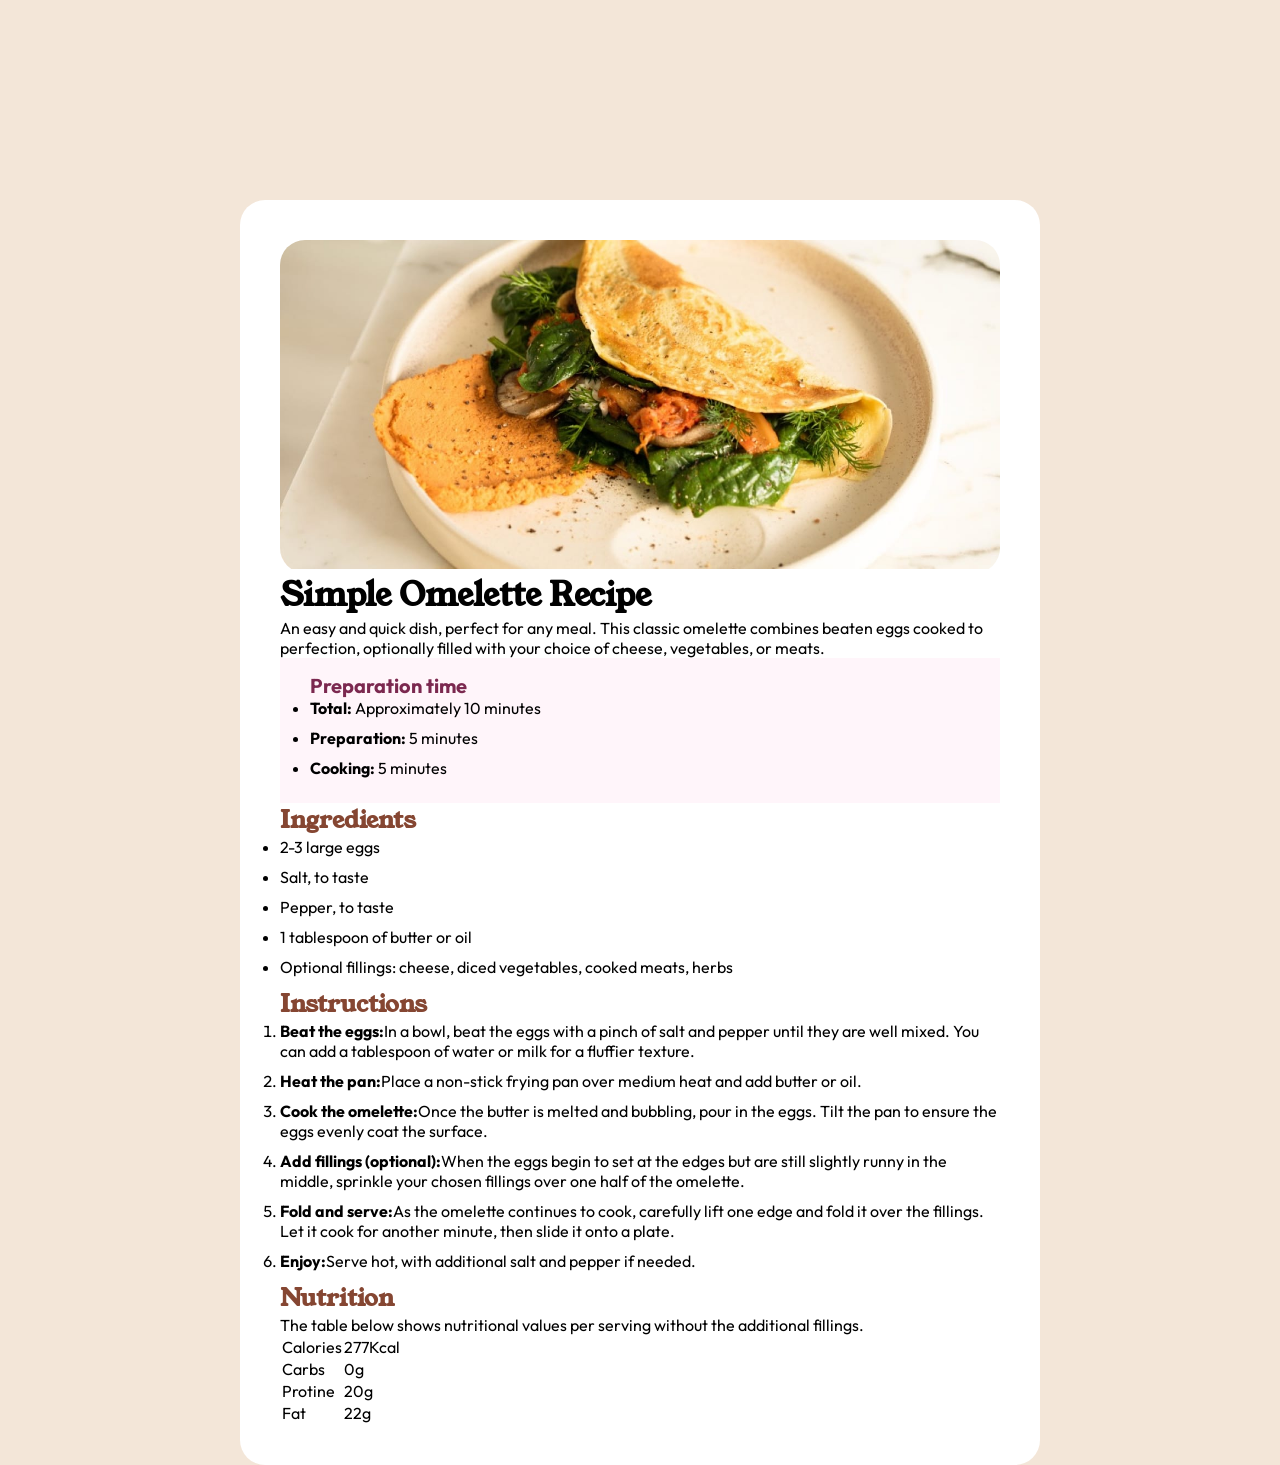
==== Lab 1/recipe-page-main/index.html @ f3806987 "Registration" ====
<!DOCTYPE html>
<html lang="en">
<head>
  <meta charset="UTF-8">
  <meta name="viewport" content="width=device-width, initial-scale=1.0"> <!-- displays site properly based on user's device -->

  <link rel="icon" type="image/png" sizes="32x32" href="./assets/images/favicon-32x32.png">
  <link rel="stylesheet" type="text/css" href="style.css">
  <link rel="preconnect" href="https://fonts.googleapis.com">
  <link rel="preconnect" href="https://fonts.gstatic.com" crossorigin>
  <link href="https://fonts.googleapis.com/css2?family=Outfit:wght@100..900&family=Young+Serif&display=swap" rel="stylesheet">
  
  <title>Frontend Mentor | Recipe page</title>
</head>
<body>
  <div class="container">
    <div class="recipe-img">
        <img src="./assets/images/image-omelette.jpeg" alt="Omelette_Image">
    </div>
    <h1>Simple Omelette Recipe</h1>
    <p>
      An easy and quick dish, perfect for any meal. This classic omelette combines beaten eggs cooked 
      to perfection, optionally filled with your choice of cheese, vegetables, or meats.
    </p>
    <section class="preparation-time">
      <h4>Preparation time</h4>
      <ul>
        <li><strong>Total:</strong> Approximately 10 minutes</li>
        <li><strong>Preparation:</strong> 5 minutes</li>
        <li><strong>Cooking:</strong> 5 minutes</li>
      </ul>
    </section>
    <section class="ingredients">
      <h2>Ingredients</h2>
      <ul>
        <li>2-3 large eggs</li>
        <li>Salt, to taste</li>
        <li>Pepper, to taste</li>
        <li>1 tablespoon of butter or oil</li>
        <li>Optional fillings: cheese, diced vegetables, cooked meats, herbs</li>
      </ul>
    </section>
    <section class="instructions">
      <h2>Instructions</h2>
      <ol>
         <li><strong>Beat the eggs:</strong>In a bowl, beat the eggs with a pinch of salt and pepper until they are well mixed. 
          You can add a tablespoon of water or milk for a fluffier texture.</li>
         <li><strong>Heat the pan:</strong>Place a non-stick frying pan over medium heat and add butter or oil.</li>
         <li><strong>Cook the omelette:</strong>Once the butter is melted and bubbling, pour in the eggs. Tilt the pan to ensure 
          the eggs evenly coat the surface.</li>
         <li><strong>Add fillings (optional):</strong>When the eggs begin to set at the edges but are still slightly runny in the 
          middle, sprinkle your chosen fillings over one half of the omelette.</li>
         <li><strong>Fold and serve:</strong>As the omelette continues to cook, carefully lift one edge and fold it over the 
          fillings. Let it cook for another minute, then slide it onto a plate.</li>
         <li><strong>Enjoy:</strong>Serve hot, with additional salt and pepper if needed.</li>
      </ol>
    </section>
    <section class="nutrition">
      <h2>Nutrition</h2>
      <p>The table below shows nutritional values per serving without the additional fillings.</p>
      <table>
        <tbody>
          <tr>
            <td>Calories</td>
            <td>277Kcal</td>
          </tr>
          <tr>
            <td>Carbs</td>
            <td>0g</td>
          </tr>
          <tr>
            <td>Protine</td>
            <td>20g</td>
          </tr>
          <tr>
            <td>Fat</td>
            <td>22g</td>
          </tr>
        </tbody>
      </table>
    </section>
  </div>
</body>
</html>
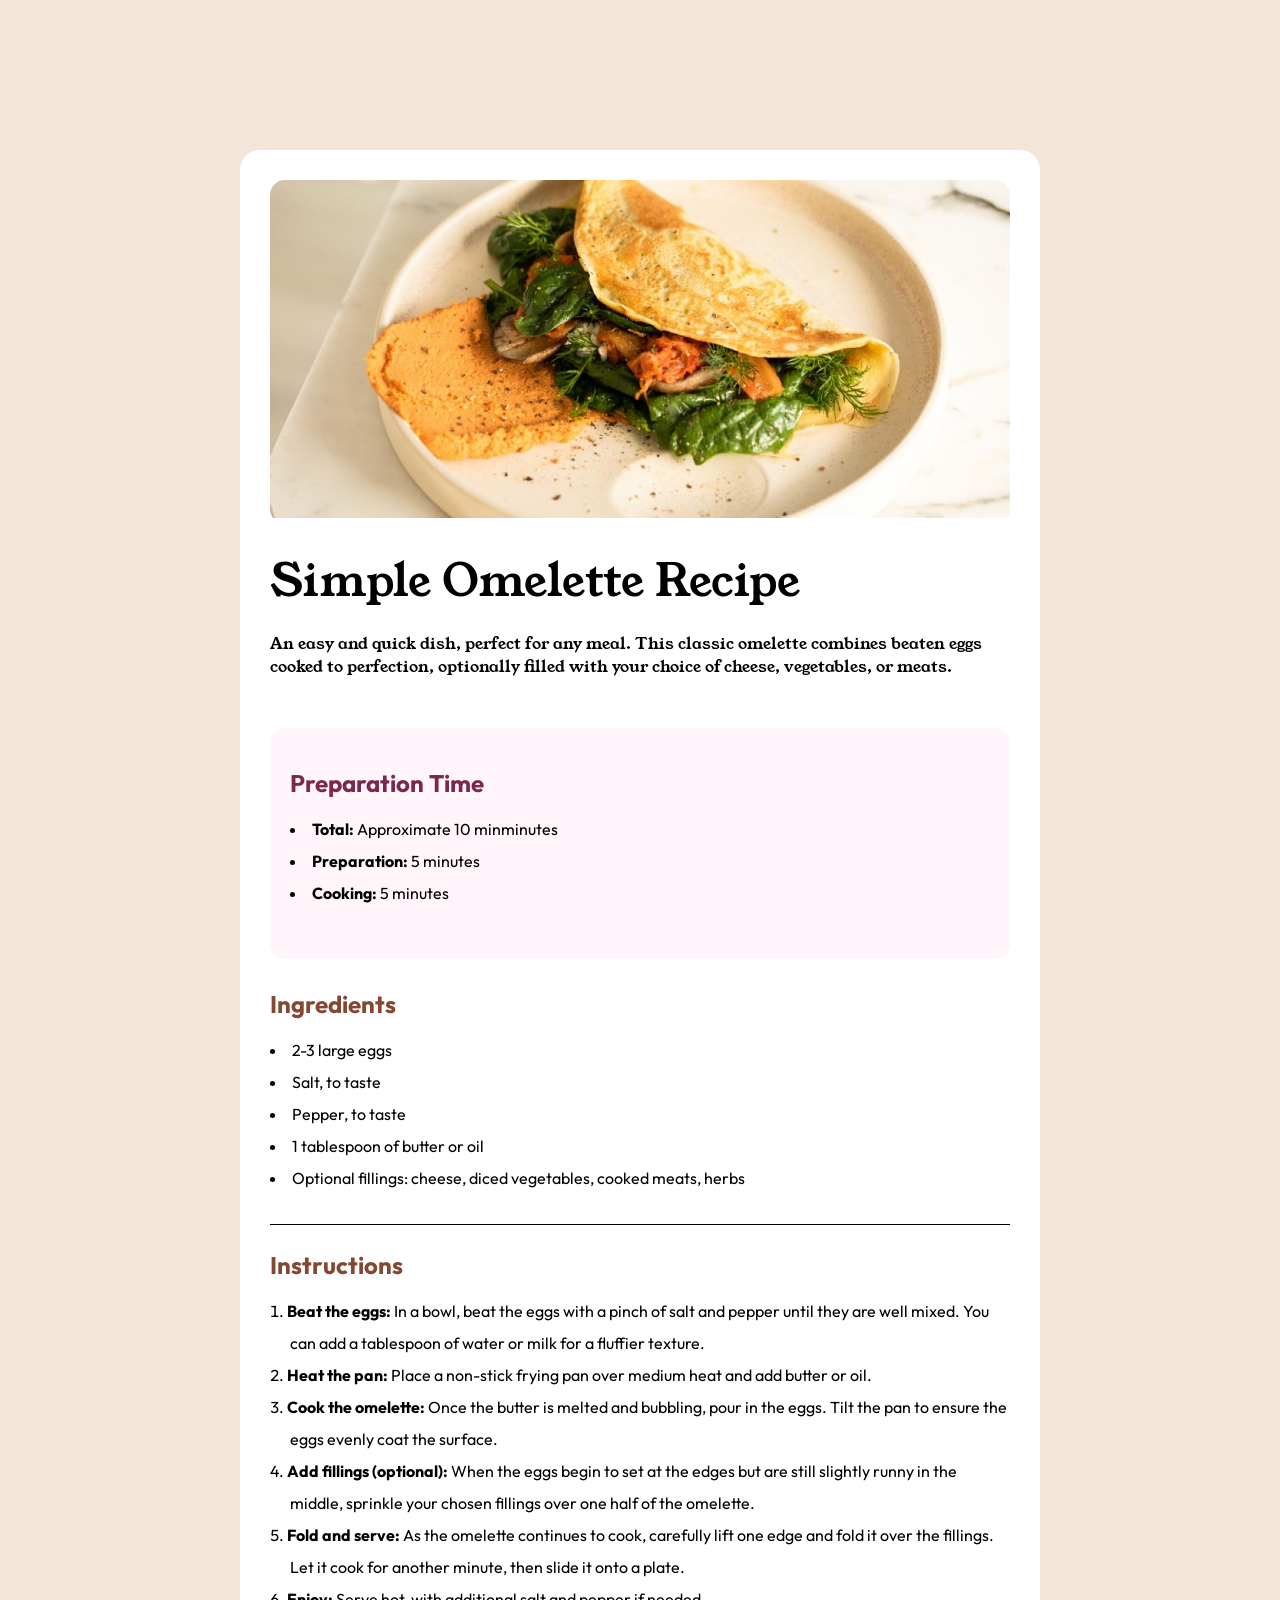
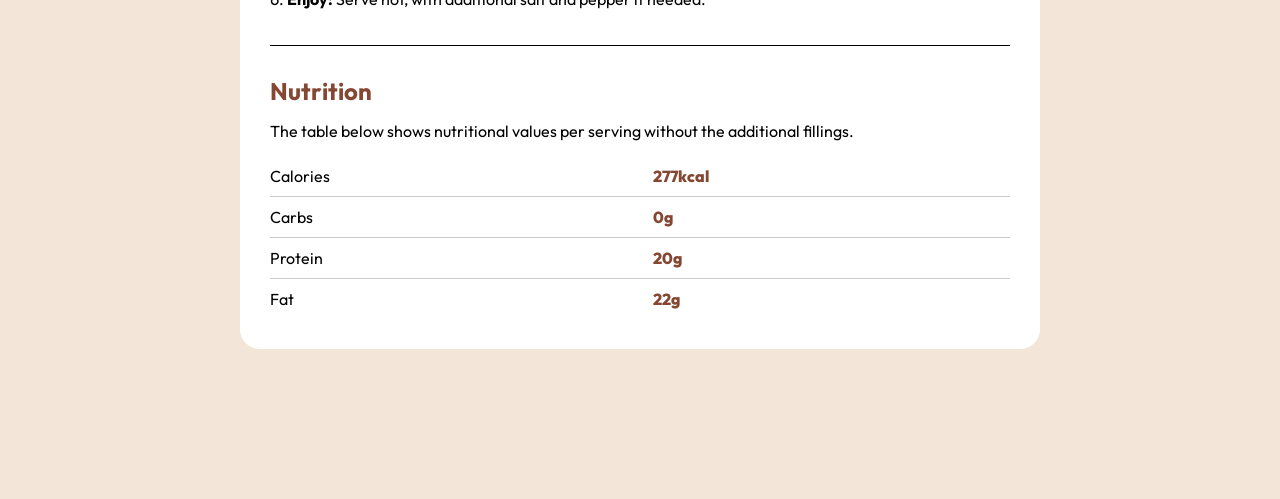
==== commit ca6e494d: "Lab 2 complete" ====
--- a/Lab 1/recipe-page-main/index.html
+++ b/Lab 1/recipe-page-main/index.html
@@ -2,83 +2,107 @@
 <html lang="en">
 <head>
   <meta charset="UTF-8">
-  <meta name="viewport" content="width=device-width, initial-scale=1.0"> <!-- displays site properly based on user's device -->
+  <meta name="viewport" content="width=device-width, initial-scale=1.0">
 
   <link rel="icon" type="image/png" sizes="32x32" href="./assets/images/favicon-32x32.png">
-  <link rel="stylesheet" type="text/css" href="style.css">
+  
+  <title>Frontend Mentor | Recipe page</title>
   <link rel="preconnect" href="https://fonts.googleapis.com">
   <link rel="preconnect" href="https://fonts.gstatic.com" crossorigin>
-  <link href="https://fonts.googleapis.com/css2?family=Outfit:wght@100..900&family=Young+Serif&display=swap" rel="stylesheet">
+  <link href="https://fonts.googleapis.com/css2?family=Outfit:wght@100..900&family=Young+Serif&display=swap"
+    rel="stylesheet">
   
-  <title>Frontend Mentor | Recipe page</title>
+  <link rel="stylesheet" href="style.css" />
 </head>
 <body>
   <div class="container">
-    <div class="recipe-img">
-        <img src="./assets/images/image-omelette.jpeg" alt="Omelette_Image">
+    <div class="recipe-image">
+      <img src="./assets/images/image-omelette.jpeg" alt="omlette">
     </div>
-    <h1>Simple Omelette Recipe</h1>
-    <p>
-      An easy and quick dish, perfect for any meal. This classic omelette combines beaten eggs cooked 
-      to perfection, optionally filled with your choice of cheese, vegetables, or meats.
-    </p>
+
+
+      <h1 id="header">Simple Omelette Recipe</h1>
+
+
+      <p>An easy and quick dish, perfect for any meal. This classic omelette combines beaten eggs cooked
+      to perfection, optionally filled with your choice of cheese, vegetables, or meats.</p>
+
     <section class="preparation-time">
-      <h4>Preparation time</h4>
+      <h2>Preparation Time</h2>
       <ul>
-        <li><strong>Total:</strong> Approximately 10 minutes</li>
-        <li><strong>Preparation:</strong> 5 minutes</li>
-        <li><strong>Cooking:</strong> 5 minutes</li>
+        <li><strong> Total:</strong> Approximate 10 minminutes</li>
+        <li><strong> Preparation:</strong> 5 minutes</li>
+        <li><strong> Cooking:</strong> 5 minutes</li>
       </ul>
     </section>
+
+
     <section class="ingredients">
-      <h2>Ingredients</h2>
+      <h1>Ingredients</h1>
       <ul>
-        <li>2-3 large eggs</li>
-        <li>Salt, to taste</li>
-        <li>Pepper, to taste</li>
-        <li>1 tablespoon of butter or oil</li>
-        <li>Optional fillings: cheese, diced vegetables, cooked meats, herbs</li>
+        <li> 2-3 large eggs</li>
+        <li> Salt, to taste</li>
+        <li> Pepper, to taste</li>
+        <li> 1 tablespoon of butter or oil</li>
+        <li> Optional fillings: cheese, diced vegetables, cooked meats, herbs</li>
       </ul>
     </section>
+
+
     <section class="instructions">
-      <h2>Instructions</h2>
+      <h1>Instructions</h1>
       <ol>
-         <li><strong>Beat the eggs:</strong>In a bowl, beat the eggs with a pinch of salt and pepper until they are well mixed. 
-          You can add a tablespoon of water or milk for a fluffier texture.</li>
-         <li><strong>Heat the pan:</strong>Place a non-stick frying pan over medium heat and add butter or oil.</li>
-         <li><strong>Cook the omelette:</strong>Once the butter is melted and bubbling, pour in the eggs. Tilt the pan to ensure 
-          the eggs evenly coat the surface.</li>
-         <li><strong>Add fillings (optional):</strong>When the eggs begin to set at the edges but are still slightly runny in the 
-          middle, sprinkle your chosen fillings over one half of the omelette.</li>
-         <li><strong>Fold and serve:</strong>As the omelette continues to cook, carefully lift one edge and fold it over the 
-          fillings. Let it cook for another minute, then slide it onto a plate.</li>
-         <li><strong>Enjoy:</strong>Serve hot, with additional salt and pepper if needed.</li>
+        <li><strong> Beat the eggs:</strong> In a bowl, beat the eggs with a pinch of salt and pepper until they are well mixed.
+        You can add a tablespoon of water or milk for a fluffier texture.</li>
+        
+        <li><strong> Heat the pan:</strong> Place a non-stick frying pan over medium heat and add butter or oil.</li>
+        
+        <li><strong> Cook the omelette:</strong> Once the butter is melted and bubbling, pour in the eggs. Tilt the pan to ensure
+        the eggs evenly coat the surface.</li>
+        
+        <li><strong> Add fillings (optional):</strong> When the eggs begin to set at the edges but are still slightly runny in the
+        middle, sprinkle your chosen fillings over one half of the omelette.</li>
+        
+        <li><strong> Fold and serve:</strong> As the omelette continues to cook, carefully lift one edge and fold it over the
+        fillings. Let it cook for another minute, then slide it onto a plate.</li>
+        
+        <li><strong> Enjoy:</strong> Serve hot, with additional salt and pepper if needed.</li>
       </ol>
     </section>
+
+
+
     <section class="nutrition">
-      <h2>Nutrition</h2>
+      <h1>Nutrition</h1>
       <p>The table below shows nutritional values per serving without the additional fillings.</p>
+
       <table>
         <tbody>
           <tr>
             <td>Calories</td>
-            <td>277Kcal</td>
+            <td class="last-row">277kcal</td>
           </tr>
+
           <tr>
             <td>Carbs</td>
-            <td>0g</td>
+            <td class="last-row">0g</td>
           </tr>
+
           <tr>
-            <td>Protine</td>
-            <td>20g</td>
+            <td>Protein</td>
+            <td class="last-row">20g</td>
           </tr>
-          <tr>
+
+          <tr class="last">
             <td>Fat</td>
-            <td>22g</td>
+            <td class="last-row">22g</td>
           </tr>
         </tbody>
       </table>
+
     </section>
+
   </div>
+  
 </body>
 </html>
--- a/Lab 1/recipe-page-main/style.css
+++ b/Lab 1/recipe-page-main/style.css
@@ -0,0 +1,129 @@
+*{
+    margin: 0;
+    padding: 0;
+    box-sizing: border-box;
+}
+a{
+    text-decoration: none;
+}
+ul{
+    list-style-position: inside;
+    margin-bottom: 30px;
+    line-height: 2; 
+}
+ol{
+    list-style-position: inside;
+    margin-bottom: 30px;
+    line-height: 2;
+}
+
+
+body{
+    background-color:hsl(30, 54%, 90%);
+    font-family: "Young Serif", serif;
+    font-size: 16px;
+}
+img{
+    width:100%;
+}
+
+
+
+h1,h2,h3,h4,h5{
+    font-family: "Young Serif", serif;
+}
+.container{
+    background-color: white;
+    max-width: 800px;
+    margin-left: auto;
+    margin-right: auto;
+    margin-top: 150px;
+    margin-bottom: 150px;
+    padding: 30px;
+    border-radius: 20px;
+}
+
+.recipe-image{
+    border-radius: 15px;
+    margin-bottom: 25px;
+    overflow: hidden;
+}
+
+#header{
+    margin-bottom: 20px;
+    font-family: "Young Serif", serif;
+    font-size: 45px;
+    font-weight: 400;
+}
+
+
+.preparation-time{
+    margin-top: 50px;
+    margin-bottom: 30px;
+    background-color: hsl(330, 100%, 98%);
+    padding: 20px;
+    border-radius: 15px;
+    font-family: "Outfit", sans-serif;
+}
+
+.preparation-time h2{
+    margin-bottom: 15px;
+    color:hsl(332, 51%, 32%);
+    font-family: "Outfit", sans-serif;
+    padding-top: 20px;
+}
+
+.ingredients{
+    margin-bottom: 50px;
+    font-family: "Outfit", sans-serif;
+    border-bottom: 1px solid black;
+}
+
+.ingredients h1{
+    margin-bottom: 15px;
+    color:hsl(14, 45%, 36%);
+    font-family: "Outfit", sans-serif;
+    
+}
+
+.instructions{
+    margin-bottom: 30px;
+    margin-top: -25px;
+    font-family: "Outfit", sans-serif;
+    border-bottom: 1px solid black;
+}
+.instructions h1{
+    margin-bottom: 15px;
+    color:hsl(14, 45%, 36%);
+    font-family: "Outfit", sans-serif;
+}
+.instructions ol li{
+    text-indent: -20px;
+    padding-left: 20px;
+}
+
+.nutrition{
+    font-family: "Outfit", sans-serif;
+}
+.nutrition h1{
+    margin-bottom: 15px;
+    color:hsl(14, 45%, 36%);
+    font-family: "Outfit", sans-serif;
+}
+.nutrition table{
+    margin-top: 15px;
+    width: 100%;
+    border-collapse: collapse;
+}
+.nutrition table td{
+    padding: 10px 0;
+    border-bottom: 1px solid hsl(0, 0%, 80%);
+}
+
+.nutrition table tr:last-child td{
+    border-bottom: none;
+}
+.last-row{
+    color: hsl(14, 45%, 36%);
+    font-weight: 800;
+}
